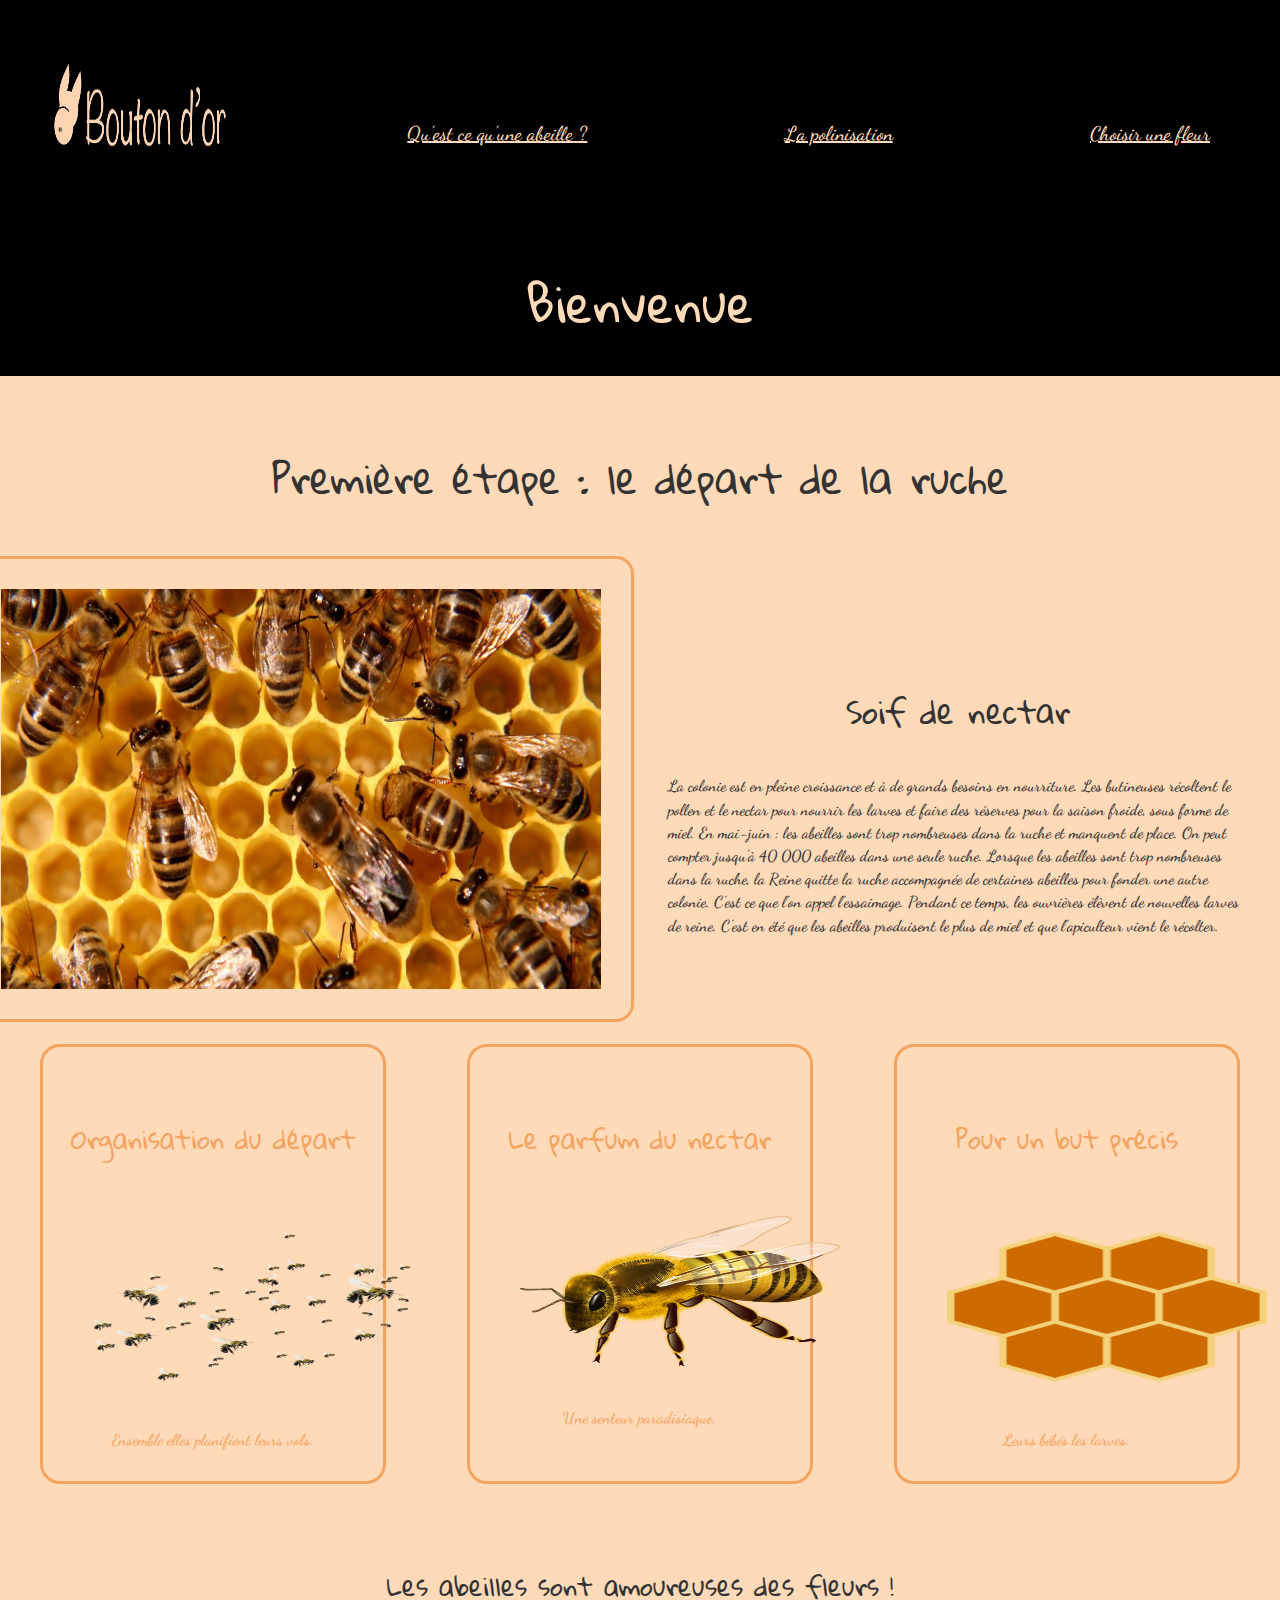
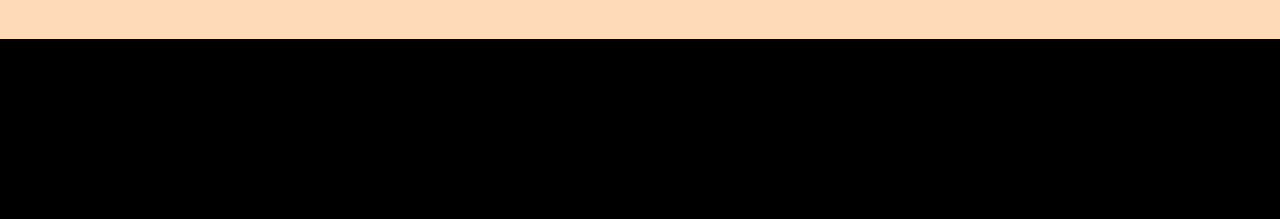
==== index.html @ d4316af0 "index.html" ====
<!DOCTYPE html>
<html lang="en" dir="ltr">
  <head>
    <meta charset="utf-8">
    <title>Les abeilles</title>

  <link rel="stylesheet" href="css/reset.css">
  <link rel="stylesheet" href="css/typo.css">
  <link rel="stylesheet" href="css/master.css">
  </head>


  <body>
<header>
<ul class="navigation">
  <img class="logo" src="css/images/logoabeilles.png" alt="logo">
  <li><a href="step04.html">Qu'est ce qu'une abeille ?</a></li>
  <li><a class="item2" href="index.html">La polinisation</a></li>
  <li><a href="step01.html">Choisir une fleur</a></li>
</ul>
 <h1> Bienvenue </h1>
</header>


<section>
  <h2> Première étape : le départ de la ruche </h2>

<div class="nectar">
  <img class="ruche" src="css/images/ruche.jpg" alt="ruche">

  <div class="soif"><h3> Soif de nectar</h3>

  <p>
    La colonie est en pleine croissance et à de grands besoins en nourriture. Les butineuses récoltent le pollen et le nectar pour nourrir les larves et faire des réserves pour la saison froide, sous forme de miel. En mai-juin : les abeilles sont trop nombreuses dans la ruche et manquent de place.
    On peut compter jusqu'à 40 000 abeilles dans une seule ruche. Lorsque les abeilles sont trop nombreuses dans la ruche, la Reine quitte la ruche accompagnée de certaines abeilles pour fonder une autre colonie. C’est ce que l’on appel l’essaimage. Pendant ce temps, les ouvrières élèvent de nouvelles larves de reine. C’est en été que les abeilles produisent le plus de miel et que l’apiculteur vient le récolter.
</p>
</div>
</div>
</section>



<div class="product-list">

  <div class="product-item">
    <h4>Organisation du départ</h4>
    <img class="plus"src="css/images/plus.png" alt="ab">
    <p>Ensemble elles planifient leurs vols.</p>
  </div>

  <div class="product-item">
      <h4>Le parfum du nectar</h4>
      <img class="nectar"src="css/images/pequena.png" alt="z">
    <p>Une senteur paradisiaque.</p>
  </div>

  <div class="product-item">
      <h4>Pour un but précis</h4>
      <img class="larve"src="css/images/alveole.png" alt="e">
    <p>Leurs bébés les larves.</p>
  </div>

</div>



  <h4>
  Les abeilles sont amoureuses des fleurs !
</h4>



</article>


<footer>

</footer>

  </body>
---- css/typo.css ----
@import url('https://fonts.googleapis.com/css?family=Gloria+Hallelujah&display=swap');
@import url('https://fonts.googleapis.com/css?family=Dancing+Script|Gloria+Hallelujah&display=swap');

html {font-size: 16px;}

body {
  background-color: black;
  font-family: 'Dancing Script', cursive;
  font-weight: 550;

  line-height: 1.45;
  color: #333;
  text-align: ;justify-content: center;
}




p {margin-bottom: 1.25em;}

h1, h2, h3, h4, h5 {

  margin: 2.75rem 0 1rem;
  font-family: 'Gloria Hallelujah', cursive;
  font-weight: 400;
  line-height: 3;
  text-align: center
}

h1 {
  margin-top: 0;
  font-size: 3.052em;

}

h2 {font-size: 2.441em;}

h3 {font-size: 1.953em;}

h4 {font-size: 1.563em;}

h5 {font-size: 1.25em;}

small, .text_small {font-size: 0.8em;}
---- css/master.css ----
body{
  background: rgb(241, 222, 66);
  background-color: #FFDAB9
}

header{

  background: rgba(0, 0, 0, 1);
    min-height: 20vh;
    color: #FFDAB9;
}

.nectar {
  display: flex;
  align-items: center;
}
.soif {
  padding: 2em;
}
.plus{

max-width: : 60px;
}

.h3 {
  max-width: 640px;
text-align: right;
position: relative;
z-index: 10;

}}


article{
min-height: 90vh;
}


img {
	width: 200px;
	height: 150px;
  margin:20px;
 padding:20px;
}

.product-list {
  display:flex;
  flex-wrap: wrap;
  justify-content: space-around;
}


.product-item img {
  width: 100%;
}


.h4{
  line-height: 2em;
  padding: 10px;
  flex-basis: 320px;
  justify-content: space-around;




}

.product-item {
padding: 10px;
flex-basis: 320px;
border: 3px solid #F4A460;
border-radius: 20px;
margin: 20px;
text-align: center;
color: 	#F4A460;
}

.p{
  max-width: 640px;
  text-align: center;
  position: relative;
  z-index: 10;

}


footer{
background: rgba(0, 0, 0, 1);
min-height: 20vh;
color: #fff;
  }

  .navigation{
  display: flex;
  justify-content: space-between;
  }

  .ruche{
    width: 600px;
  	height: 400px;
    margin:2px;
   padding:30px;
   margin-left: -2em;
   border: 3px solid #F4A460;
   border-radius: 18px;
   }

  .navigation a{
  color: #FFDAB9;
  padding: 2em;
  font-size: 20px;
  display: flex;
  justify-content: flex-end;
  margin-top: 80px;
  margin-right: 30px;
  }

  .item2 {
    margin-right: -5em;
  }
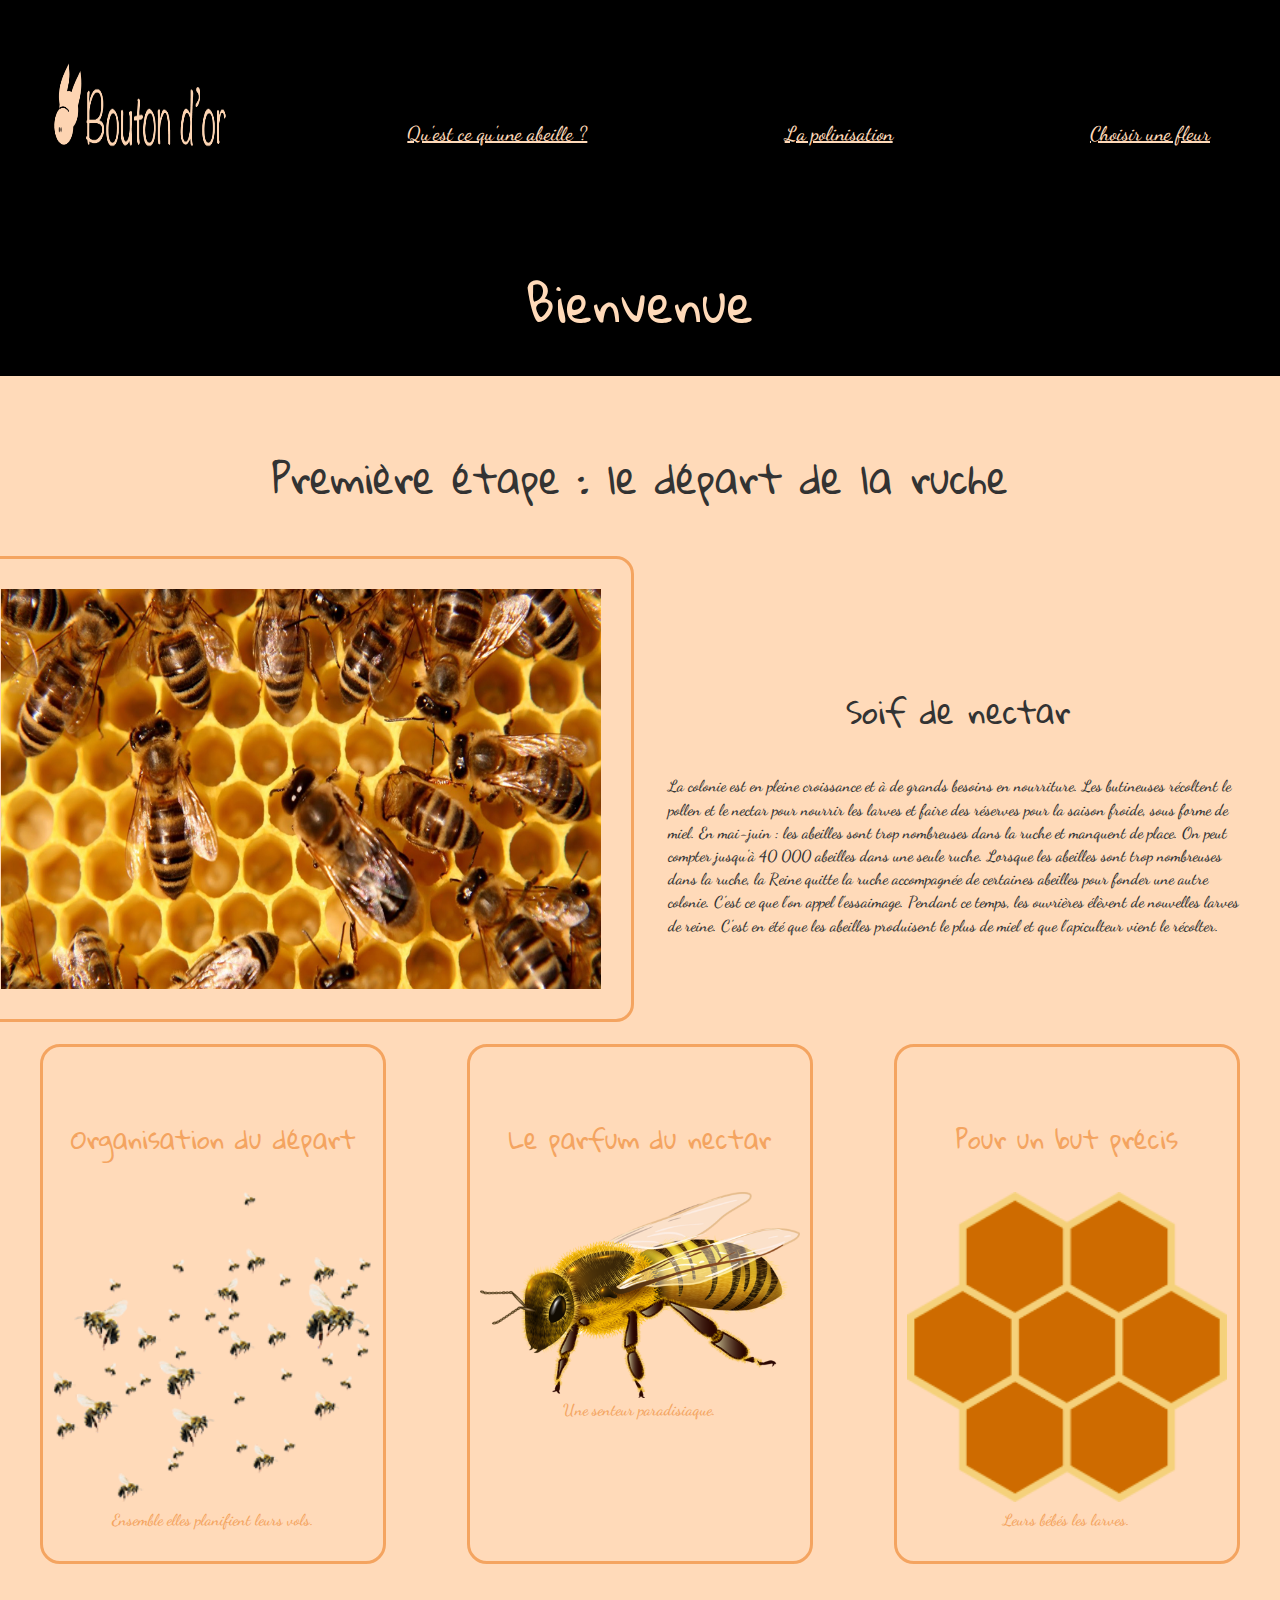
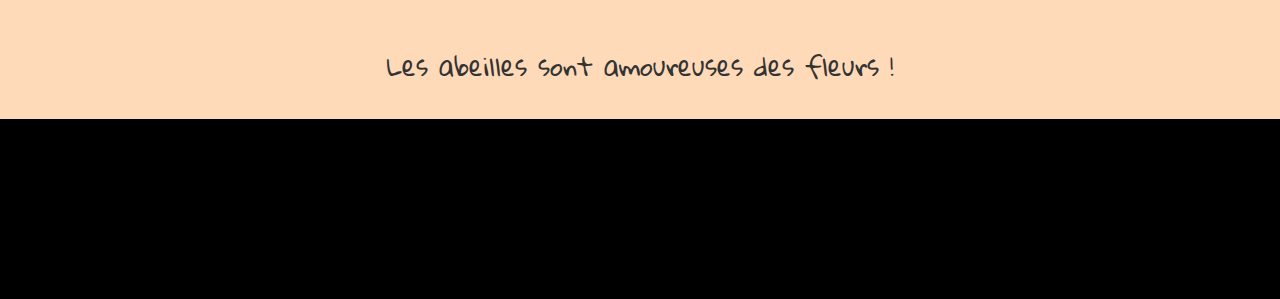
==== commit 172f6df3: "new" ====
--- a/index.html
+++ b/index.html
@@ -44,7 +44,7 @@
 
   <div class="product-item">
     <h4>Organisation du départ</h4>
-    <img class="plus"src="css/images/plus.png" alt="ab">
+    <img class="plus"src="css/images/plus2.png" alt="ab">
     <p>Ensemble elles planifient leurs vols.</p>
   </div>
 
--- a/css/master.css
+++ b/css/master.css
@@ -8,6 +8,12 @@
   background: rgba(0, 0, 0, 1);
     min-height: 20vh;
     color: #FFDAB9;
+}
+
+.video {
+  width: 200px;
+  height: 100px;
+
 }
 
 .nectar {
@@ -28,7 +34,7 @@
 position: relative;
 z-index: 10;
 
-}}
+}
 
 
 article{
@@ -36,8 +42,8 @@
 }
 
 
-img {
-	width: 200px;
+.logo {
+ width: 200px;
 	height: 150px;
   margin:20px;
  padding:20px;
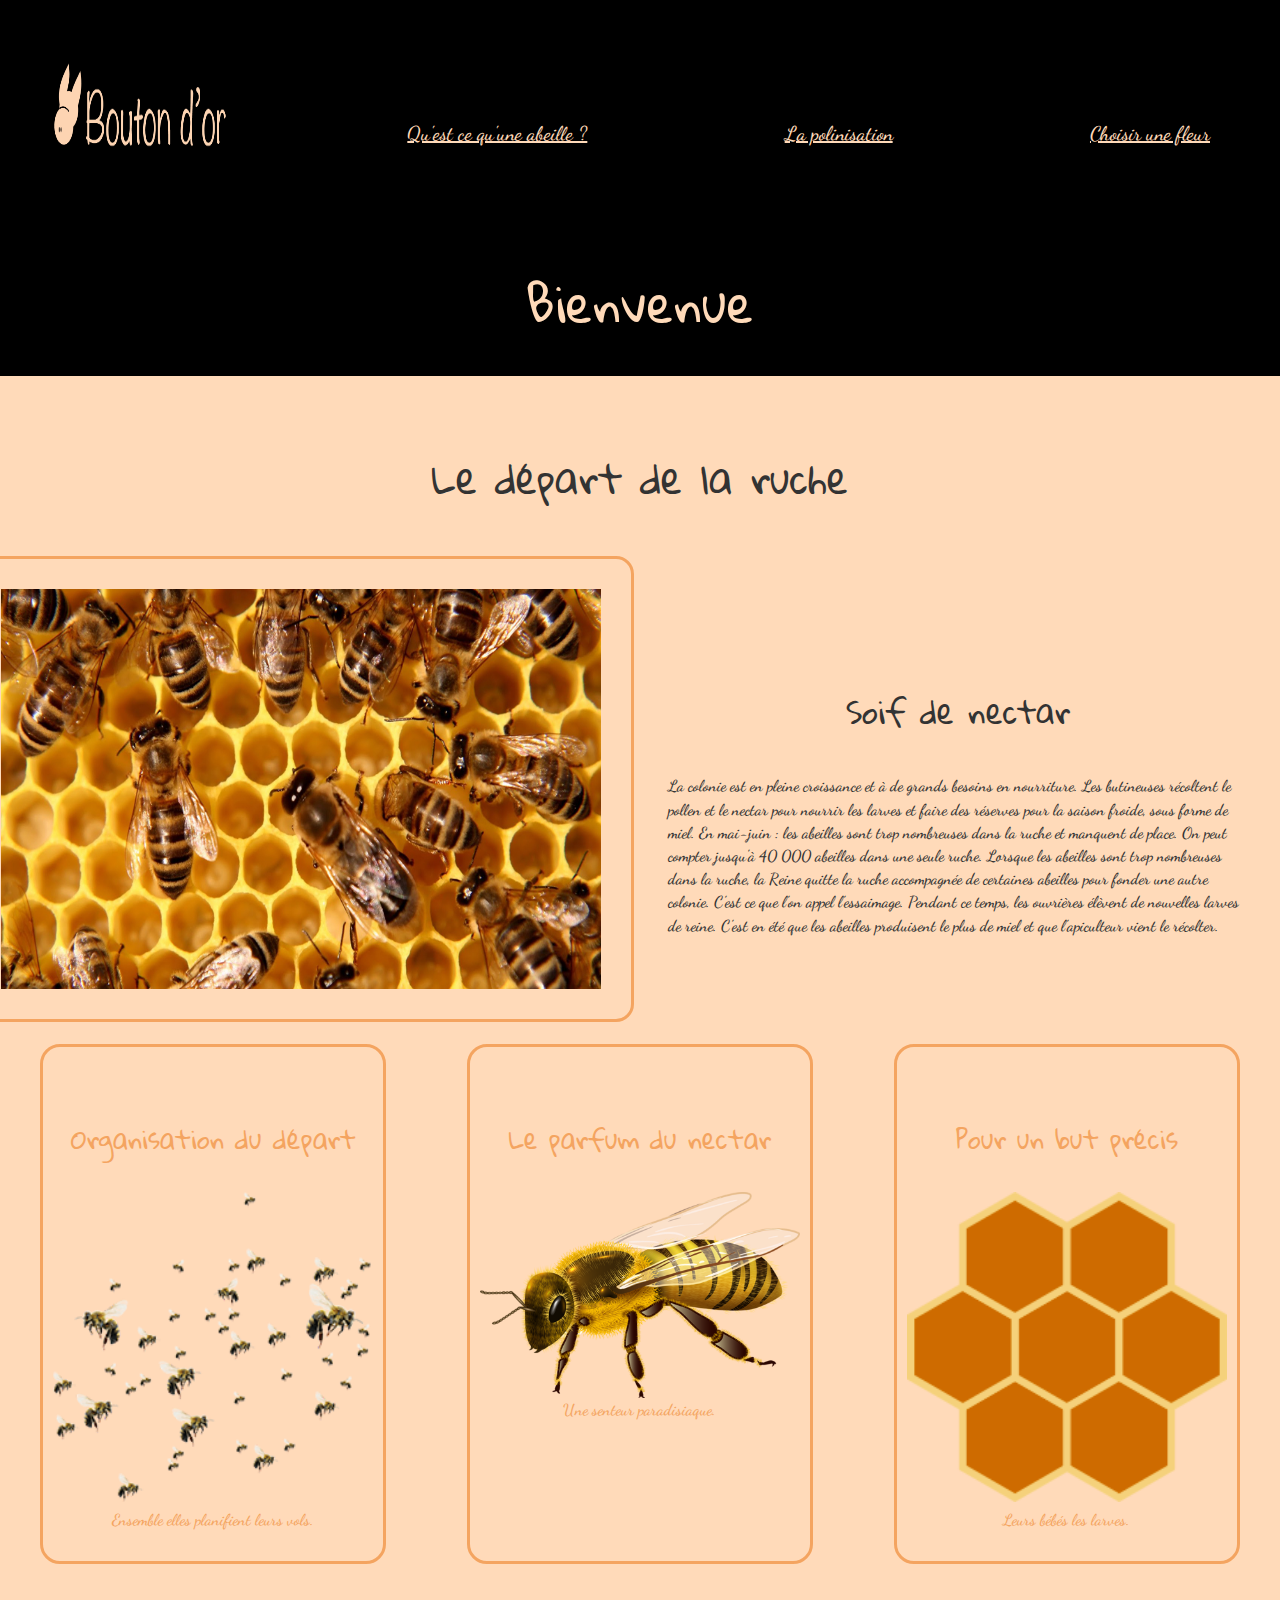
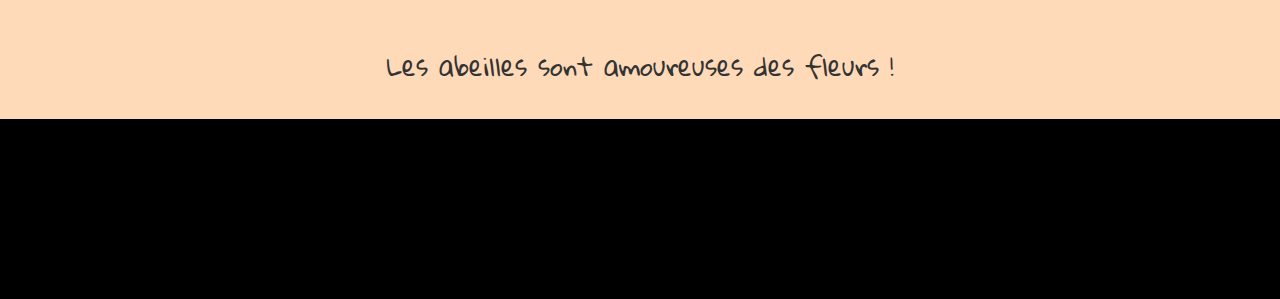
==== commit 4a75cfcc: "titre" ====
--- a/index.html
+++ b/index.html
@@ -23,7 +23,7 @@
 
 
 <section>
-  <h2> Première étape : le départ de la ruche </h2>
+  <h2> Le départ de la ruche </h2>
 
 <div class="nectar">
   <img class="ruche" src="css/images/ruche.jpg" alt="ruche">
